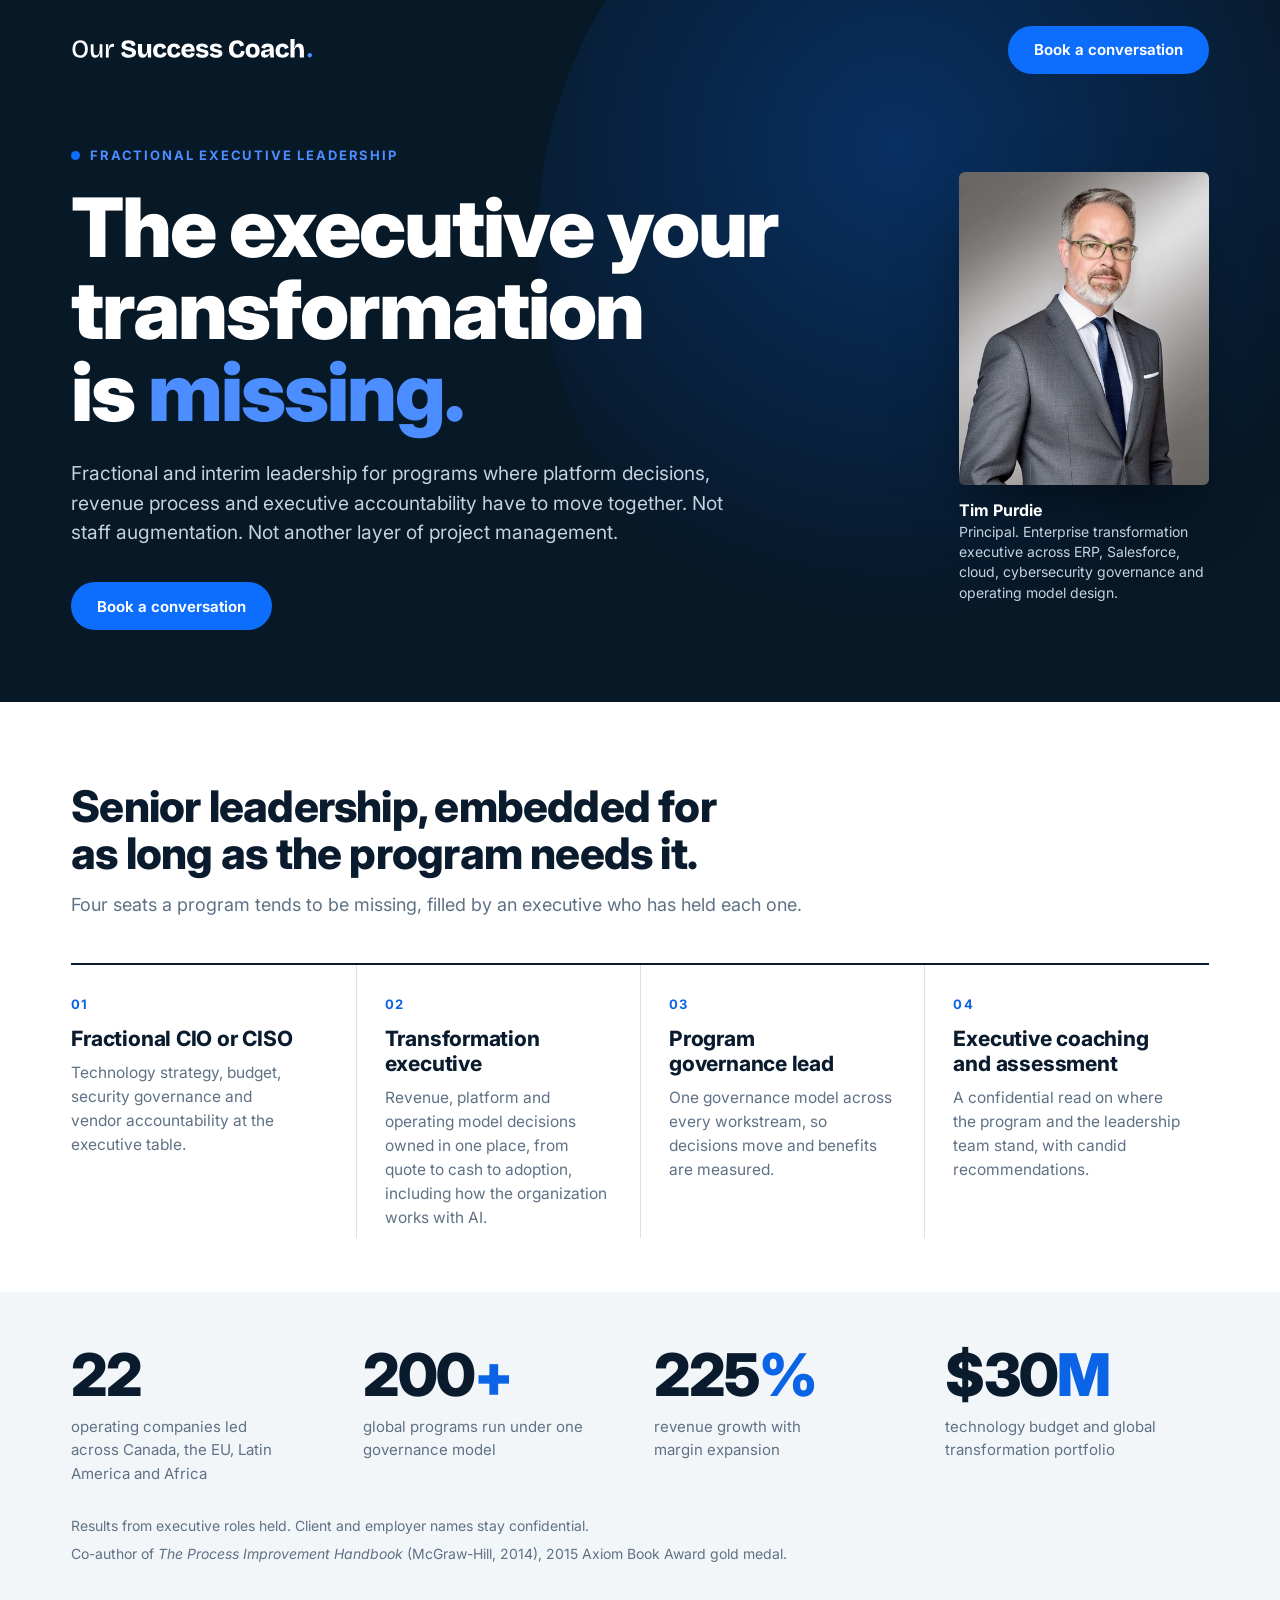
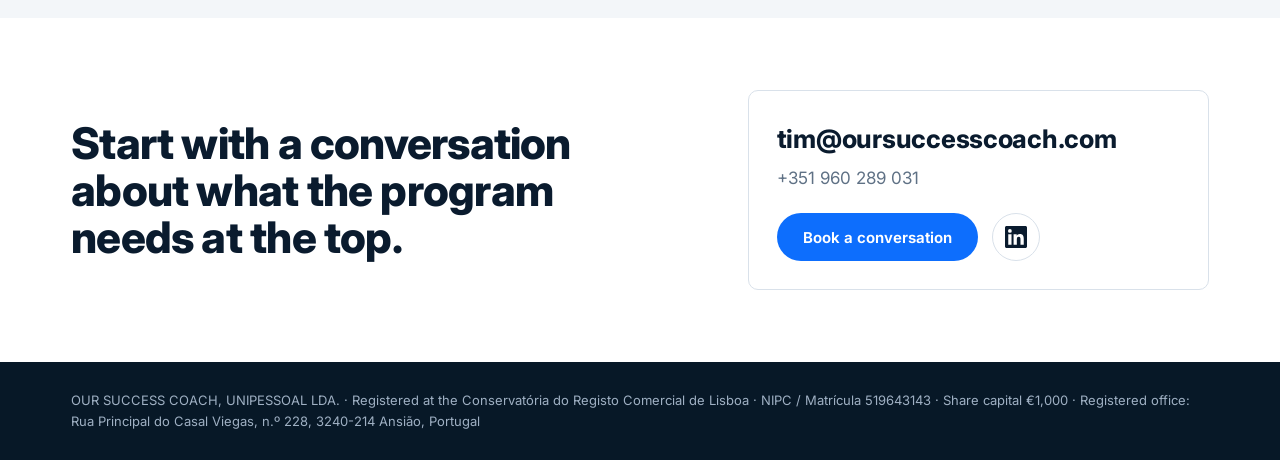
==== index.html @ a3012ae7 "Add AI to transformation role and book credential line Co-Authored-By: Claude Sonnet 5.5 <noreply@an" ====
<!DOCTYPE html>
<html lang="en">
<head>
<meta charset="utf-8">
<meta name="viewport" content="width=device-width, initial-scale=1">
<title>Our Success Coach | Fractional executive leadership for transformation</title>
<meta name="description" content="Fractional and interim executive leadership for transformation programs where platform decisions, revenue process and executive accountability have to move together.">
<link rel="canonical" href="https://oursuccesscoach.com/">
<link rel="icon" href="assets/our-success-coach-s-mark.svg" type="image/svg+xml">
<meta name="theme-color" content="#071827">
<meta property="og:title" content="Our Success Coach | Fractional executive leadership">
<meta property="og:description" content="The executive your transformation is missing. Fractional and interim leadership for transformation programs.">
<meta property="og:type" content="website">
<meta property="og:url" content="https://oursuccesscoach.com/">
<meta property="og:image" content="https://oursuccesscoach.com/assets/tim-portrait.jpg">
<link rel="preconnect" href="https://fonts.googleapis.com">
<link rel="preconnect" href="https://fonts.gstatic.com" crossorigin>
<link href="https://fonts.googleapis.com/css2?family=Inter:ital,opsz,wght@0,14..32,100..900;1,14..32,100..900&display=swap" rel="stylesheet">
<style>
:root{--navy:#071827;--navy2:#0D2A47;--ink:#0A1B2E;--blue:#0D6EFD;--blue-t:#0B63E5;--blue-d:#4C8DFF;--muted:#5F7185;--line:#D9E1EA;--pale:#F3F6F9}
*{box-sizing:border-box;margin:0;padding:0}
html{scroll-behavior:smooth}
body{font-family:Inter,system-ui,-apple-system,"Segoe UI",sans-serif;color:var(--ink);background:#fff;line-height:1.55;-webkit-font-smoothing:antialiased}
a{color:inherit}
a:focus-visible,button:focus-visible{outline:3px solid var(--blue);outline-offset:3px}
.dark a:focus-visible{outline-color:var(--blue-d)}
.wrap{max-width:1240px;margin:0 auto;padding:0 clamp(20px,4vw,56px)}

/* hero */
.dark{background:var(--navy);color:#fff;position:relative;overflow:hidden}
.dark::before{content:"";position:absolute;right:-12%;top:-30%;width:70vw;height:70vw;max-width:900px;max-height:900px;border-radius:50%;background:radial-gradient(circle at 40% 40%,rgba(13,110,253,.28),rgba(13,110,253,0) 62%);pointer-events:none}
nav{display:flex;align-items:center;justify-content:space-between;padding:26px 0;position:relative}
nav img{height:26px;width:auto;display:block}
.btn{display:inline-flex;align-items:center;justify-content:center;min-height:48px;padding:0 26px;border-radius:999px;background:var(--blue);color:#fff;font-weight:650;font-size:15px;text-decoration:none;border:0;transition:transform .15s,background .15s}
.btn:hover{background:#2B7FFF;transform:translateY(-1px)}
.btn.ghost{background:transparent;border:1.5px solid rgba(255,255,255,.35)}
.btn.ghost:hover{background:rgba(255,255,255,.08)}
.hero{display:grid;grid-template-columns:minmax(0,1.6fr) minmax(0,.5fr);gap:clamp(32px,6vw,96px);align-items:center;padding:clamp(28px,5vh,56px) 0 clamp(48px,8vh,80px);position:relative}
.kicker{font-size:13px;font-weight:700;letter-spacing:.14em;text-transform:uppercase;color:var(--blue-d);display:flex;align-items:center;gap:10px}
.kicker::before{content:"";width:9px;height:9px;border-radius:50%;background:var(--blue)}
h1{font-size:clamp(40px,6.4vw,92px);line-height:1.0;font-weight:850;letter-spacing:-.025em;margin:22px 0 26px}
h1 em{font-style:normal;color:var(--blue-d)}
.lede{font-size:clamp(17px,1.5vw,21px);color:#C5D2E0;max-width:36em;font-weight:400}
.ctas{display:flex;flex-wrap:wrap;gap:12px;margin-top:34px}
.who{justify-self:end;width:100%;max-width:250px}
.who img{display:block;width:100%;height:auto;aspect-ratio:4/5;object-fit:cover;object-position:50% 12%;border-radius:6px;box-shadow:0 30px 60px -20px rgba(0,0,0,.6)}
.who p{margin-top:14px;font-size:14px;color:#C5D2E0;line-height:1.45}
.who b{display:block;color:#fff;font-weight:700;font-size:16px}

/* offer */
.offer{padding:clamp(56px,9vh,96px) 0 clamp(40px,6vh,64px)}
.offer h2{font-size:clamp(28px,3.4vw,46px);line-height:1.08;font-weight:800;letter-spacing:-.018em;max-width:20em}
.offer .sub{color:var(--muted);margin-top:14px;max-width:40em;font-size:18px}
.roles{display:grid;grid-template-columns:repeat(4,1fr);gap:0;margin-top:44px;border-top:2px solid var(--ink)}
.role{padding:26px 28px 8px 0}
.role+.role{padding-left:28px;border-left:1px solid var(--line)}
.role .n{font-size:13px;font-weight:700;color:var(--blue-t);letter-spacing:.1em}
.role h3{font-size:21px;line-height:1.2;font-weight:750;letter-spacing:-.01em;margin:10px 0 10px}
.role p{color:var(--muted);font-size:15.5px}

/* proof */
.proof{background:var(--pale);padding:clamp(40px,6vh,64px) 0}
.stats{display:grid;grid-template-columns:repeat(4,1fr);gap:28px}
.stat b{display:block;font-size:clamp(40px,4.6vw,64px);font-weight:850;letter-spacing:-.03em;line-height:1;color:var(--ink);white-space:nowrap}
.stat b i{font-style:normal;color:var(--blue-t)}
.stat span{display:block;margin-top:10px;font-size:15px;color:var(--muted);max-width:15em}
.note{margin-top:30px;font-size:14px;color:var(--muted)}
.note+.note{margin-top:6px}

/* close */
.close{padding:clamp(48px,8vh,84px) 0}
.close .grid{display:grid;grid-template-columns:minmax(0,1.3fr) minmax(0,1fr);gap:clamp(28px,6vw,96px);align-items:center}
.close h2{font-size:clamp(28px,3.4vw,46px);line-height:1.08;font-weight:800;letter-spacing:-.018em}
.box{border:1px solid var(--line);border-radius:10px;padding:28px}
.box a.mail{display:block;font-size:clamp(20px,2vw,26px);font-weight:750;letter-spacing:-.01em;text-decoration:none;color:var(--ink);overflow-wrap:anywhere}
.box a.mail:hover{color:var(--blue-t)}
.box .actions{display:flex;align-items:center;gap:14px;margin-top:22px}
.box .li{display:inline-flex;align-items:center;justify-content:center;width:48px;height:48px;border-radius:50%;border:1px solid var(--line);color:var(--ink);transition:color .15s,border-color .15s}
.box .li:hover{color:var(--blue-t);border-color:var(--blue-t)}
.box .tel{display:block;margin:6px 0 22px;color:var(--muted);text-decoration:none;font-size:17px}

footer{background:var(--navy);color:#9FB0C3;padding:28px 0;font-size:13px;line-height:1.6}

h1,h2,h3{text-wrap:balance}
.lede,.sub,.role p,.stat span,.note,.box,.legal{text-wrap:pretty}
.offer .sub{max-width:none}
.offer h2,.close h2{max-width:none}
@media (max-width:980px){
 .roles{grid-template-columns:repeat(2,1fr)}
 .role:nth-child(3){padding-left:0;border-left:0}
 .role:nth-child(n+3){border-top:1px solid var(--line);margin-top:18px;padding-top:26px}
 .stats{grid-template-columns:repeat(2,1fr)}
}
@media (max-width:760px){
 .hero{grid-template-columns:1fr;gap:36px}
 .who{justify-self:start;max-width:240px}
 .close .grid{grid-template-columns:1fr}
 nav .btn{min-height:46px;padding:0 20px}
}
@media (max-width:560px){
 .roles{grid-template-columns:1fr}
 .role,.role+.role{padding:22px 0 6px;border-left:0}
 .role+.role{border-top:1px solid var(--line)}
 .role:nth-child(3){margin-top:0}
 .role:nth-child(n+3){margin-top:0}
 .ctas .btn{width:100%}
}
@media (prefers-reduced-motion:reduce){*{transition:none!important;scroll-behavior:auto!important}.btn:hover{transform:none}}
</style>
</head>
<body>
<header class="dark">
 <div class="wrap">
  <nav aria-label="Primary">
   <a href="#top" aria-label="Our Success Coach, home"><img src="assets/our-success-coach-wordmark-white.svg" alt="Our Success Coach"></a>
   <a class="btn" href="mailto:tim@oursuccesscoach.com?subject=Conversation">Book a conversation</a>
  </nav>
  <section class="hero" id="top">
   <div>
    <p class="kicker">Fractional executive leadership</p>
    <h1>The executive your transformation is <em>missing.</em></h1>
    <p class="lede">Fractional and interim leadership for programs where platform decisions, revenue process and executive accountability have to move together. Not staff augmentation. Not another layer of project management.</p>
    <div class="ctas">
     <a class="btn" href="mailto:tim@oursuccesscoach.com?subject=Conversation">Book a conversation</a>
    </div>
   </div>
   <figure class="who">
    <img src="assets/tim-portrait.jpg" alt="Tim Purdie, Principal, Our Success Coach" width="864" height="1080">
    <p><b>Tim Purdie</b>Principal. Enterprise transformation executive across ERP, Salesforce, cloud, cybersecurity governance and operating model design.</p>
   </figure>
  </section>
 </div>
</header>

<main>
 <section class="offer" id="roles">
  <div class="wrap">
   <h2>Senior leadership, embedded for as long as the program needs it.</h2>
   <p class="sub">Four seats a program tends to be missing, filled by an executive who has held each one.</p>
   <div class="roles">
    <article class="role"><span class="n">01</span><h3>Fractional CIO or CISO</h3><p>Technology strategy, budget, security governance and vendor accountability at the executive table.</p></article>
    <article class="role"><span class="n">02</span><h3>Transformation executive</h3><p>Revenue, platform and operating model decisions owned in one place, from quote to cash to adoption, including how the organization works with AI.</p></article>
    <article class="role"><span class="n">03</span><h3>Program governance lead</h3><p>One governance model across every workstream, so decisions move and benefits are measured.</p></article>
    <article class="role"><span class="n">04</span><h3>Executive coaching and assessment</h3><p>A confidential read on where the program and the leadership team stand, with candid recommendations.</p></article>
   </div>
  </div>
 </section>

 <section class="proof" aria-label="Results">
  <div class="wrap">
   <div class="stats">
    <div class="stat"><b>22</b><span>operating companies led across Canada, the EU, Latin America and Africa</span></div>
    <div class="stat"><b>200<i>+</i></b><span>global programs run under one governance model</span></div>
    <div class="stat"><b>225<i>%</i></b><span>revenue growth with margin expansion</span></div>
    <div class="stat"><b>$30<i>M</i></b><span>technology budget and global transformation portfolio</span></div>
   </div>
   <p class="note">Results from executive roles held. Client and employer names stay confidential.</p>
   <p class="note">Co-author of <em>The Process Improvement Handbook</em> (McGraw-Hill, 2014), 2015 Axiom Book Award gold medal.</p>
  </div>
 </section>

 <section class="close" id="contact">
  <div class="wrap grid">
   <h2>Start with a conversation about what the program needs at the top.</h2>
   <div class="box">
    <a class="mail" href="mailto:tim@oursuccesscoach.com">tim@oursuccesscoach.com</a>
    <a class="tel" href="tel:+351960289031" style="margin-bottom:0">+351 960 289 031</a>
    <div class="actions">
     <a class="btn" href="mailto:tim@oursuccesscoach.com?subject=Conversation">Book a conversation</a>
     <a class="li" href="https://www.linkedin.com/company/our-success-coach/" target="_blank" rel="noopener" aria-label="Our Success Coach on LinkedIn" title="Our Success Coach on LinkedIn"><svg viewBox="0 0 24 24" width="22" height="22" aria-hidden="true"><path fill="currentColor" d="M20.45 20.45h-3.56v-5.57c0-1.33-.03-3.04-1.85-3.04-1.86 0-2.14 1.45-2.14 2.94v5.67H9.35V9h3.41v1.56h.05c.48-.9 1.64-1.85 3.37-1.85 3.6 0 4.27 2.37 4.27 5.46v6.28zM5.34 7.43a2.06 2.06 0 1 1 0-4.12 2.06 2.06 0 0 1 0 4.12zM7.12 20.45H3.56V9h3.56v11.45zM22.22 0H1.77C.79 0 0 .77 0 1.73v20.54C0 23.23.79 24 1.77 24h20.45c.98 0 1.78-.77 1.78-1.73V1.73C24 .77 23.2 0 22.22 0z"/></svg></a>
    </div>
   </div>
  </div>
 </section>
</main>

<footer>
 <div class="wrap">OUR SUCCESS COACH, UNIPESSOAL LDA. · Registered at the Conservatória do Registo Comercial de Lisboa · NIPC / Matrícula 519643143 · Share capital €1,000 · Registered office: Rua Principal do Casal Viegas, n.º 228, 3240-214 Ansião, Portugal</div>
</footer>
</body>
</html>
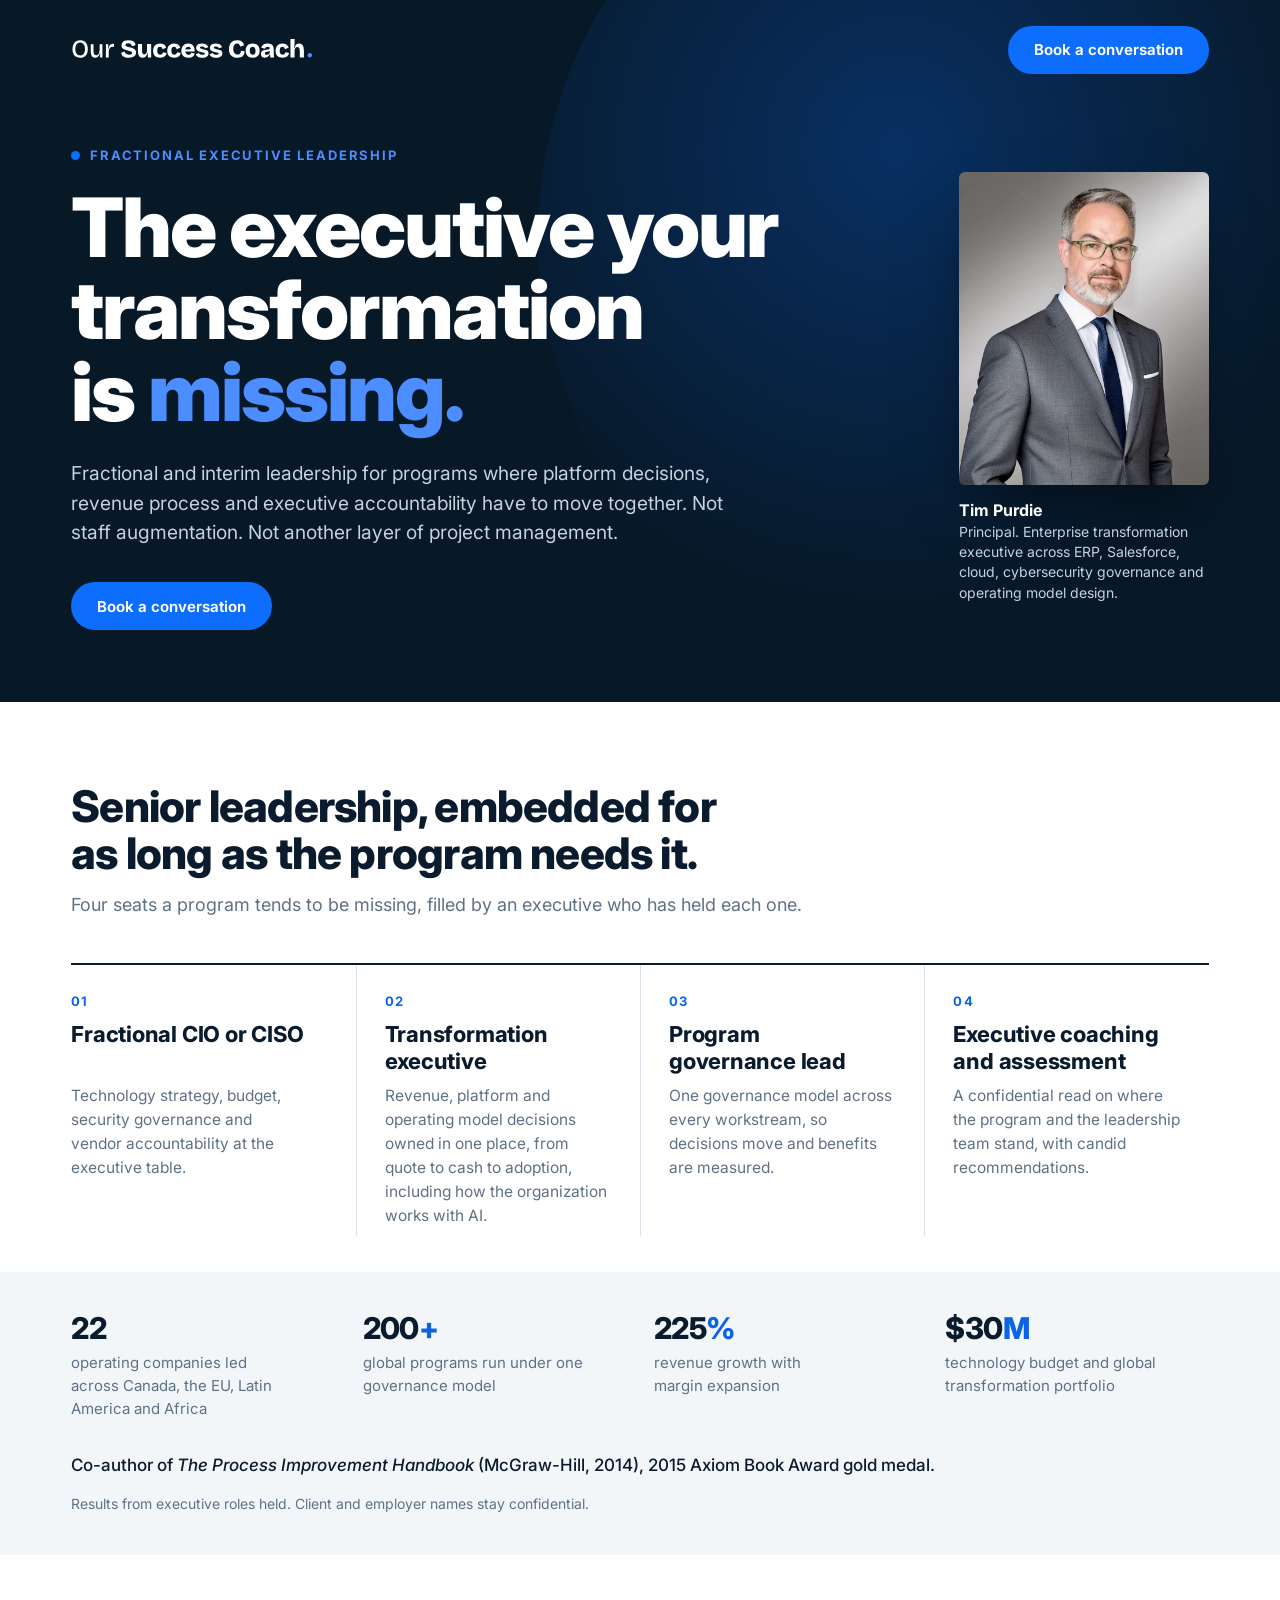
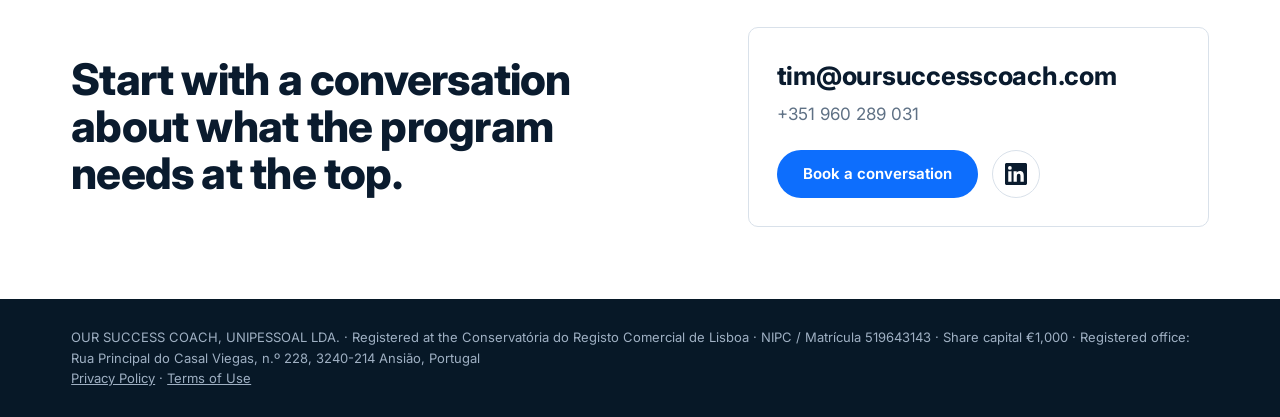
==== commit 64753438: "Site update 2026-11-21 23:10" ====
--- a/index.html
+++ b/index.html
@@ -32,7 +32,7 @@
 nav{display:flex;align-items:center;justify-content:space-between;padding:26px 0;position:relative}
 nav img{height:26px;width:auto;display:block}
 .btn{display:inline-flex;align-items:center;justify-content:center;min-height:48px;padding:0 26px;border-radius:999px;background:var(--blue);color:#fff;font-weight:650;font-size:15px;text-decoration:none;border:0;transition:transform .15s,background .15s}
-.btn:hover{background:#2B7FFF;transform:translateY(-1px)}
+.btn:hover{background:#0B5ED7;transform:translateY(-1px)}
 .btn.ghost{background:transparent;border:1.5px solid rgba(255,255,255,.35)}
 .btn.ghost:hover{background:rgba(255,255,255,.08)}
 .hero{display:grid;grid-template-columns:minmax(0,1.6fr) minmax(0,.5fr);gap:clamp(32px,6vw,96px);align-items:center;padding:clamp(28px,5vh,56px) 0 clamp(48px,8vh,80px);position:relative}
@@ -48,24 +48,24 @@
 .who b{display:block;color:#fff;font-weight:700;font-size:16px}
 
 /* offer */
-.offer{padding:clamp(56px,9vh,96px) 0 clamp(40px,6vh,64px)}
+.offer{padding:clamp(56px,9vh,96px) 0 clamp(28px,4vh,40px)}
 .offer h2{font-size:clamp(28px,3.4vw,46px);line-height:1.08;font-weight:800;letter-spacing:-.018em;max-width:20em}
 .offer .sub{color:var(--muted);margin-top:14px;max-width:40em;font-size:18px}
 .roles{display:grid;grid-template-columns:repeat(4,1fr);gap:0;margin-top:44px;border-top:2px solid var(--ink)}
-.role{padding:26px 28px 8px 0}
+.role{padding:26px 28px 8px 0;display:grid;grid-row:span 3;grid-template-rows:subgrid;align-content:start}
 .role+.role{padding-left:28px;border-left:1px solid var(--line)}
 .role .n{font-size:13px;font-weight:700;color:var(--blue-t);letter-spacing:.1em}
-.role h3{font-size:21px;line-height:1.2;font-weight:750;letter-spacing:-.01em;margin:10px 0 10px}
+.role h3{font-size:22px;line-height:1.2;font-weight:750;letter-spacing:-.01em;margin:10px 0 10px}
 .role p{color:var(--muted);font-size:15.5px}
 
 /* proof */
-.proof{background:var(--pale);padding:clamp(40px,6vh,64px) 0}
+.proof{background:var(--pale);padding:clamp(32px,4.5vh,48px) 0}
 .stats{display:grid;grid-template-columns:repeat(4,1fr);gap:28px}
-.stat b{display:block;font-size:clamp(40px,4.6vw,64px);font-weight:850;letter-spacing:-.03em;line-height:1;color:var(--ink);white-space:nowrap}
+.stat b{display:block;font-size:clamp(26px,2.4vw,30px);font-weight:800;letter-spacing:-.02em;line-height:1;color:var(--ink);white-space:nowrap}
 .stat b i{font-style:normal;color:var(--blue-t)}
-.stat span{display:block;margin-top:10px;font-size:15px;color:var(--muted);max-width:15em}
-.note{margin-top:30px;font-size:14px;color:var(--muted)}
-.note+.note{margin-top:6px}
+.stat span{display:block;margin-top:8px;font-size:15px;color:var(--muted);max-width:15em}
+.credit{margin-top:32px;font-size:17px;font-weight:500;color:var(--ink)}
+.note{margin-top:14px;font-size:14px;color:var(--muted)}
 
 /* close */
 .close{padding:clamp(48px,8vh,84px) 0}
@@ -82,7 +82,7 @@
 footer{background:var(--navy);color:#9FB0C3;padding:28px 0;font-size:13px;line-height:1.6}
 
 h1,h2,h3{text-wrap:balance}
-.lede,.sub,.role p,.stat span,.note,.box,.legal{text-wrap:pretty}
+.lede,.sub,.role p,.stat span,.credit,.note,.box,.legal{text-wrap:pretty}
 .offer .sub{max-width:none}
 .offer h2,.close h2{max-width:none}
 @media (max-width:980px){
@@ -154,8 +154,8 @@
     <div class="stat"><b>225<i>%</i></b><span>revenue growth with margin expansion</span></div>
     <div class="stat"><b>$30<i>M</i></b><span>technology budget and global transformation portfolio</span></div>
    </div>
+   <p class="credit">Co-author of <em>The Process Improvement Handbook</em> (McGraw-Hill, 2014), 2015 Axiom Book Award gold medal.</p>
    <p class="note">Results from executive roles held. Client and employer names stay confidential.</p>
-   <p class="note">Co-author of <em>The Process Improvement Handbook</em> (McGraw-Hill, 2014), 2015 Axiom Book Award gold medal.</p>
   </div>
  </section>
 
@@ -176,6 +176,7 @@
 
 <footer>
  <div class="wrap">OUR SUCCESS COACH, UNIPESSOAL LDA. · Registered at the Conservatória do Registo Comercial de Lisboa · NIPC / Matrícula 519643143 · Share capital €1,000 · Registered office: Rua Principal do Casal Viegas, n.º 228, 3240-214 Ansião, Portugal</div>
+ <div class="wrap"><a href="/privacy-policy/" style="color:inherit">Privacy Policy</a> · <a href="/terms-of-use/" style="color:inherit">Terms of Use</a></div>
 </footer>
 </body>
 </html>
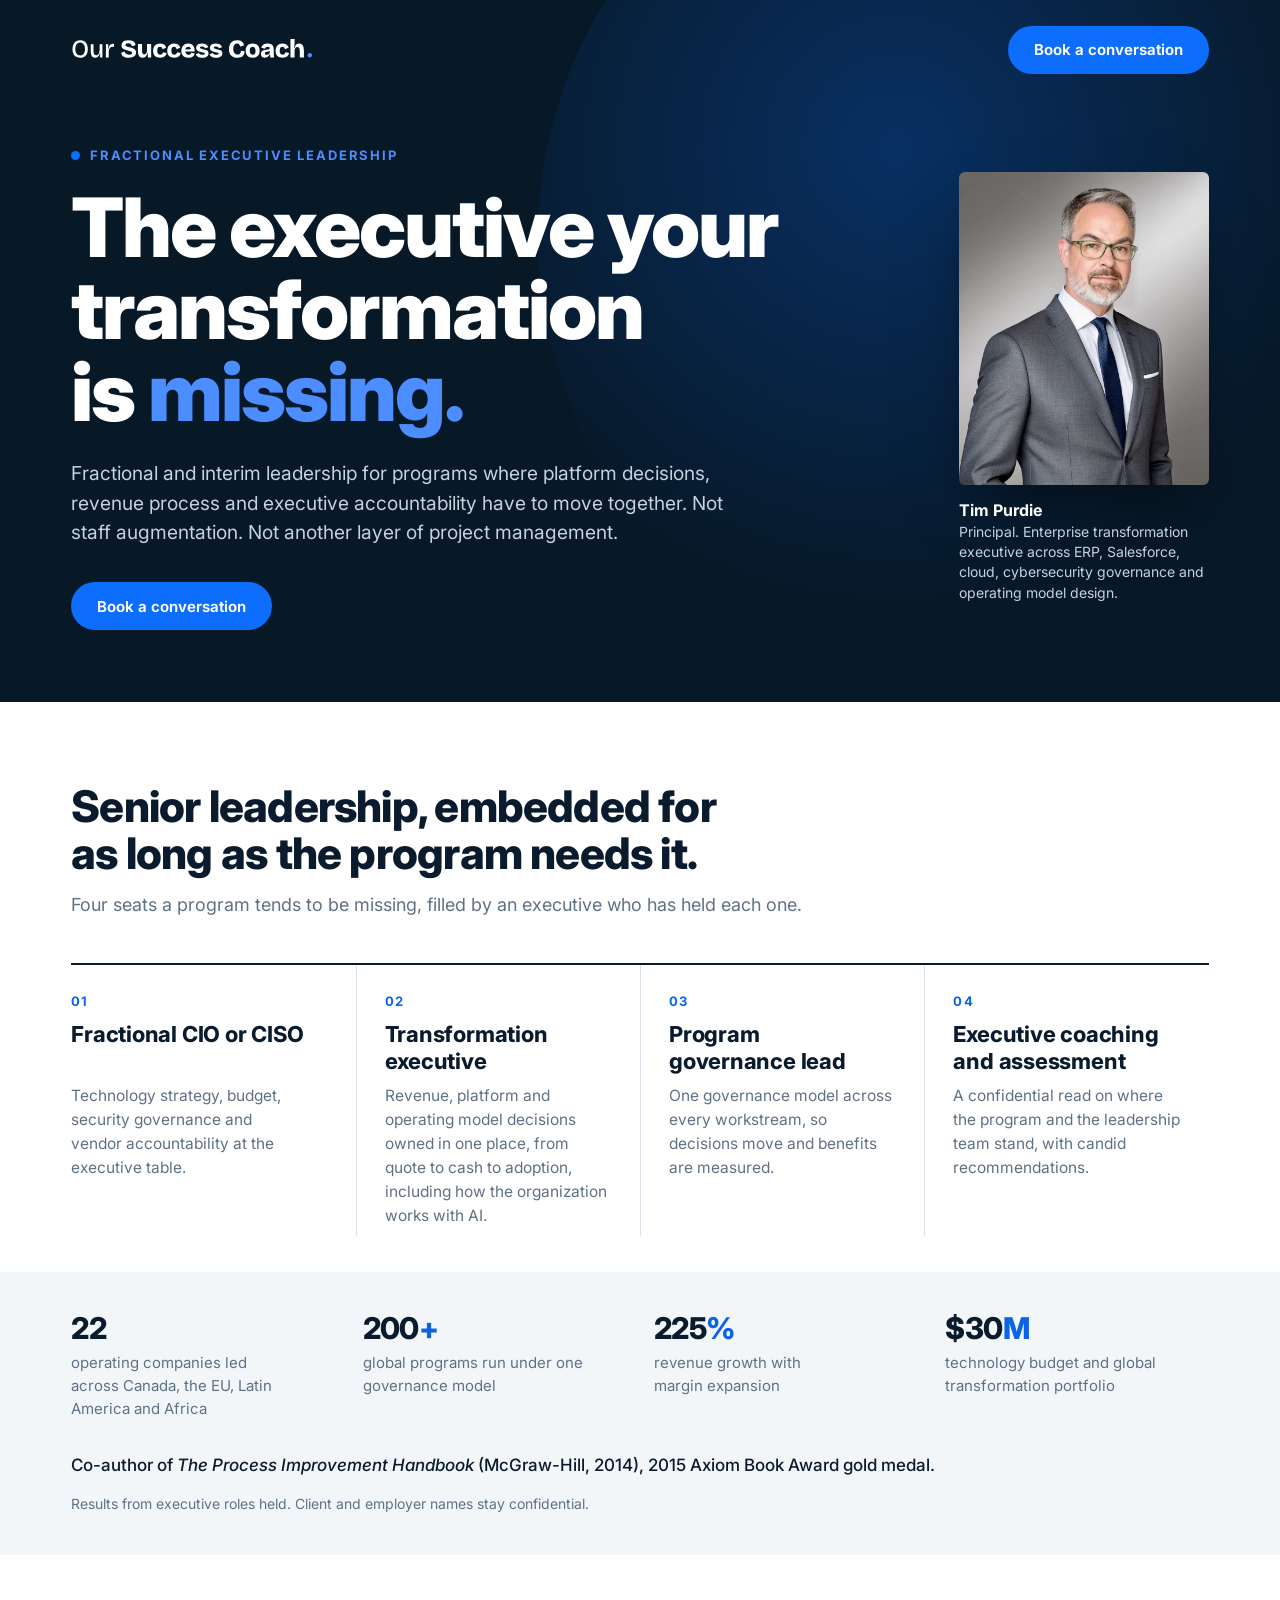
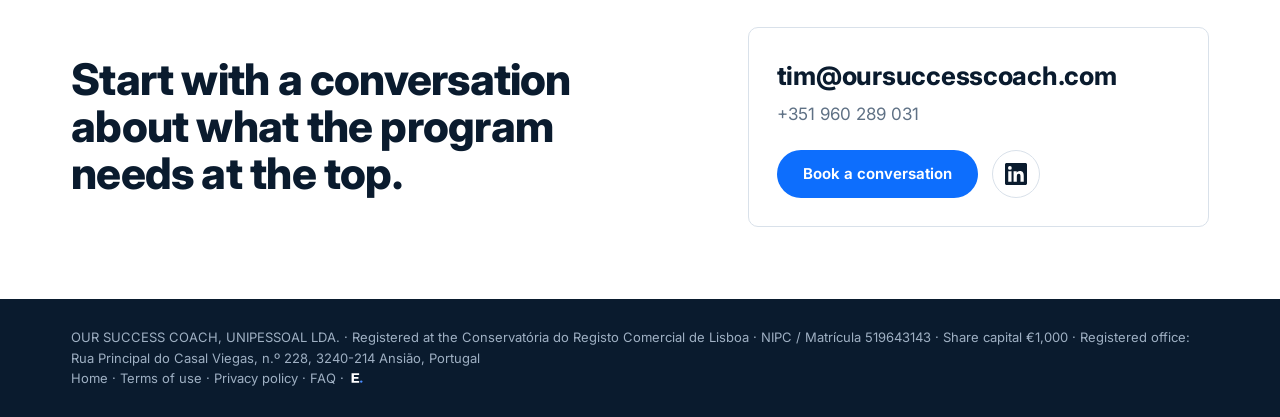
==== commit 82db011b: "Site update 2026-11-22 08:10" ====
--- a/index.html
+++ b/index.html
@@ -79,7 +79,11 @@
 .box .li:hover{color:var(--blue-t);border-color:var(--blue-t)}
 .box .tel{display:block;margin:6px 0 22px;color:var(--muted);text-decoration:none;font-size:17px}
 
-footer{background:var(--navy);color:#9FB0C3;padding:28px 0;font-size:13px;line-height:1.6}
+.osc-footer{background:#0A1B2E;color:#9FB0C3;padding:28px 0;font:400 13px/1.6 "OSC Inter","Inter",-apple-system,system-ui,sans-serif;letter-spacing:normal;text-align:left}
+.osc-footer .wrap{max-width:1240px;margin:0 auto;padding:0 clamp(20px,4vw,56px)}
+.osc-footer p{margin:0;font:inherit;color:inherit}
+.osc-footer a{color:inherit;text-decoration:none}
+.osc-footer a:hover,.osc-footer a:focus{color:#fff;text-decoration:underline}
 
 h1,h2,h3{text-wrap:balance}
 .lede,.sub,.role p,.stat span,.credit,.note,.box,.legal{text-wrap:pretty}
@@ -174,9 +178,6 @@
  </section>
 </main>
 
-<footer>
- <div class="wrap">OUR SUCCESS COACH, UNIPESSOAL LDA. · Registered at the Conservatória do Registo Comercial de Lisboa · NIPC / Matrícula 519643143 · Share capital €1,000 · Registered office: Rua Principal do Casal Viegas, n.º 228, 3240-214 Ansião, Portugal</div>
- <div class="wrap"><a href="/privacy-policy/" style="color:inherit">Privacy Policy</a> · <a href="/terms-of-use/" style="color:inherit">Terms of Use</a></div>
-</footer>
+<footer class="osc-footer"><div class="wrap"><p>OUR SUCCESS COACH, UNIPESSOAL LDA. · Registered at the Conservatória do Registo Comercial de Lisboa · NIPC / Matrícula 519643143 · Share capital €1,000 · Registered office: Rua Principal do Casal Viegas, n.º 228, 3240-214 Ansião, Portugal</p><p><a href="/">Home</a> · <a href="/terms-of-use/">Terms of use</a> · <a href="/privacy-policy/">Privacy policy</a> · <a href="https://expression.oursuccesscoach.com/faq/">FAQ</a> · <a href="https://expression.oursuccesscoach.com/" aria-label="Expression" title="Expression"><svg xmlns="http://www.w3.org/2000/svg" viewBox="0 0 64 64" width="18" height="18" aria-hidden="true" focusable="false" style="vertical-align:-4px"><path fill="#fff" transform="translate(9.148 49.000) scale(0.05152 -0.05152)" d="M69 0V660H231V0ZM186 0V130H593V0ZM186 274V391H542V274ZM186 531V660H590V531Z"/><circle fill="#4C8DFF" cx="47.10" cy="44.80" r="4.2"/></svg></a></p></div></footer>
 </body>
 </html>
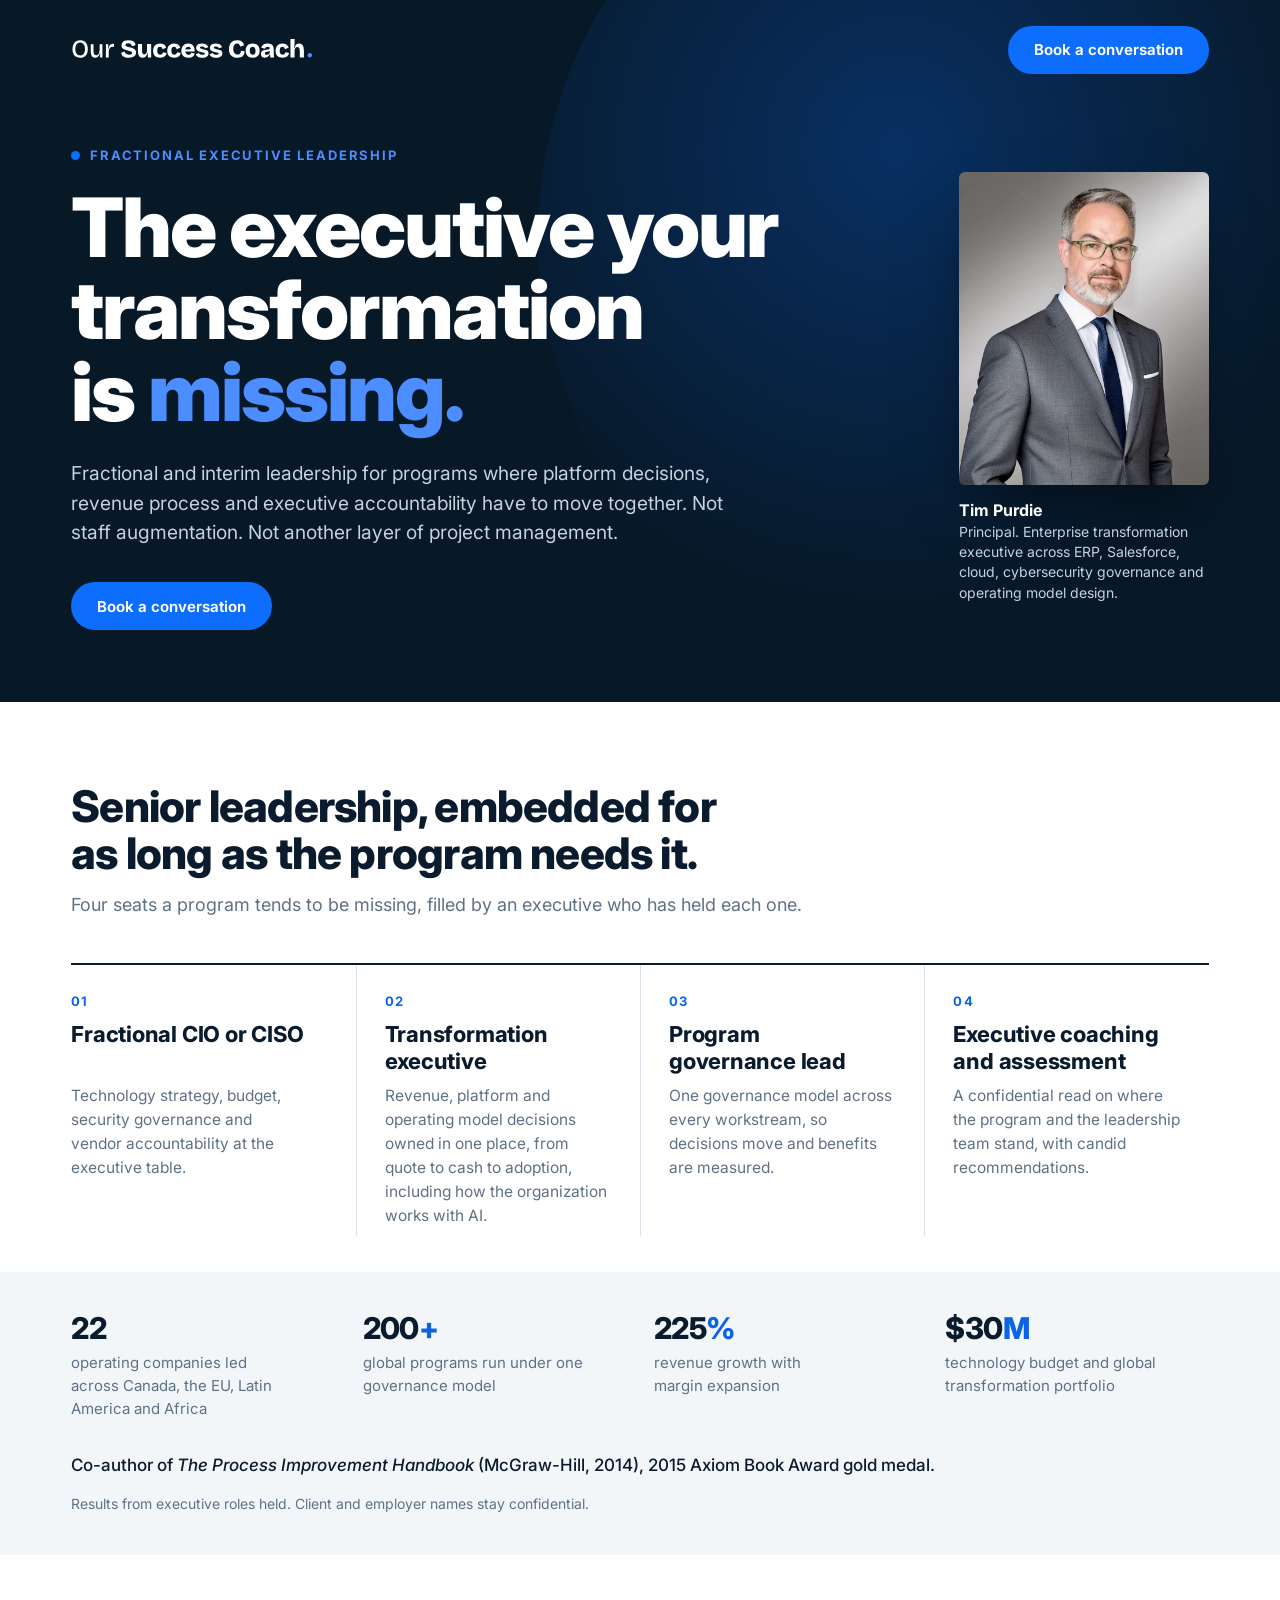
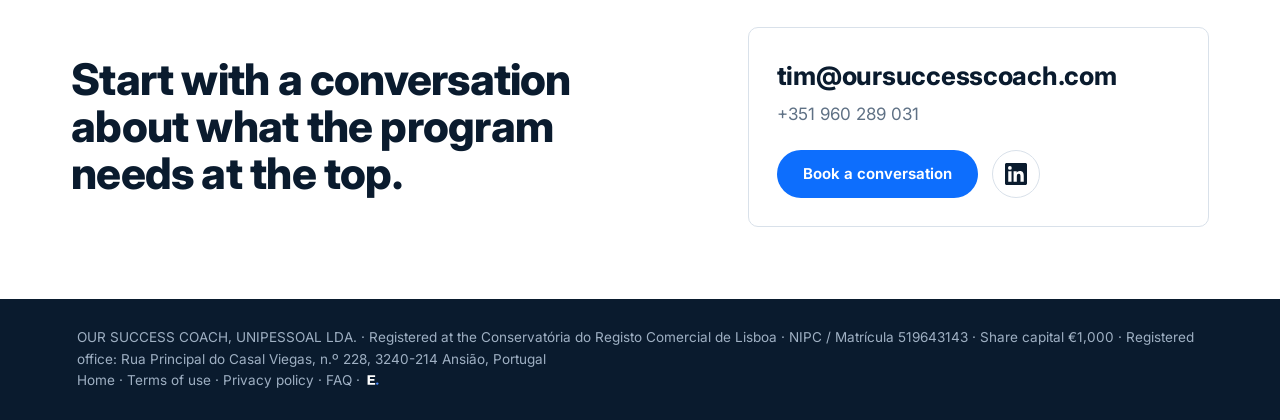
==== commit 1876e85c: "Site update 2026-11-22 08:40" ====
--- a/index.html
+++ b/index.html
@@ -79,8 +79,8 @@
 .box .li:hover{color:var(--blue-t);border-color:var(--blue-t)}
 .box .tel{display:block;margin:6px 0 22px;color:var(--muted);text-decoration:none;font-size:17px}
 
-.osc-footer{background:#0A1B2E;color:#9FB0C3;padding:28px 0;font:400 13px/1.6 "OSC Inter","Inter",-apple-system,system-ui,sans-serif;letter-spacing:normal;text-align:left}
-.osc-footer .wrap{max-width:1240px;margin:0 auto;padding:0 clamp(20px,4vw,56px)}
+.osc-footer{background:#0A1B2E;color:#9FB0C3;padding:clamp(20px,2.2vw,28px) 0;font:400 clamp(12px,11px + .2vw,14px)/1.6 "OSC Inter","Inter",-apple-system,system-ui,sans-serif;letter-spacing:normal;text-align:left}
+.osc-footer .wrap{box-sizing:border-box;width:auto;max-width:none;margin:0;padding:0 clamp(20px,6vw,120px)}
 .osc-footer p{margin:0;font:inherit;color:inherit}
 .osc-footer a{color:inherit;text-decoration:none}
 .osc-footer a:hover,.osc-footer a:focus{color:#fff;text-decoration:underline}
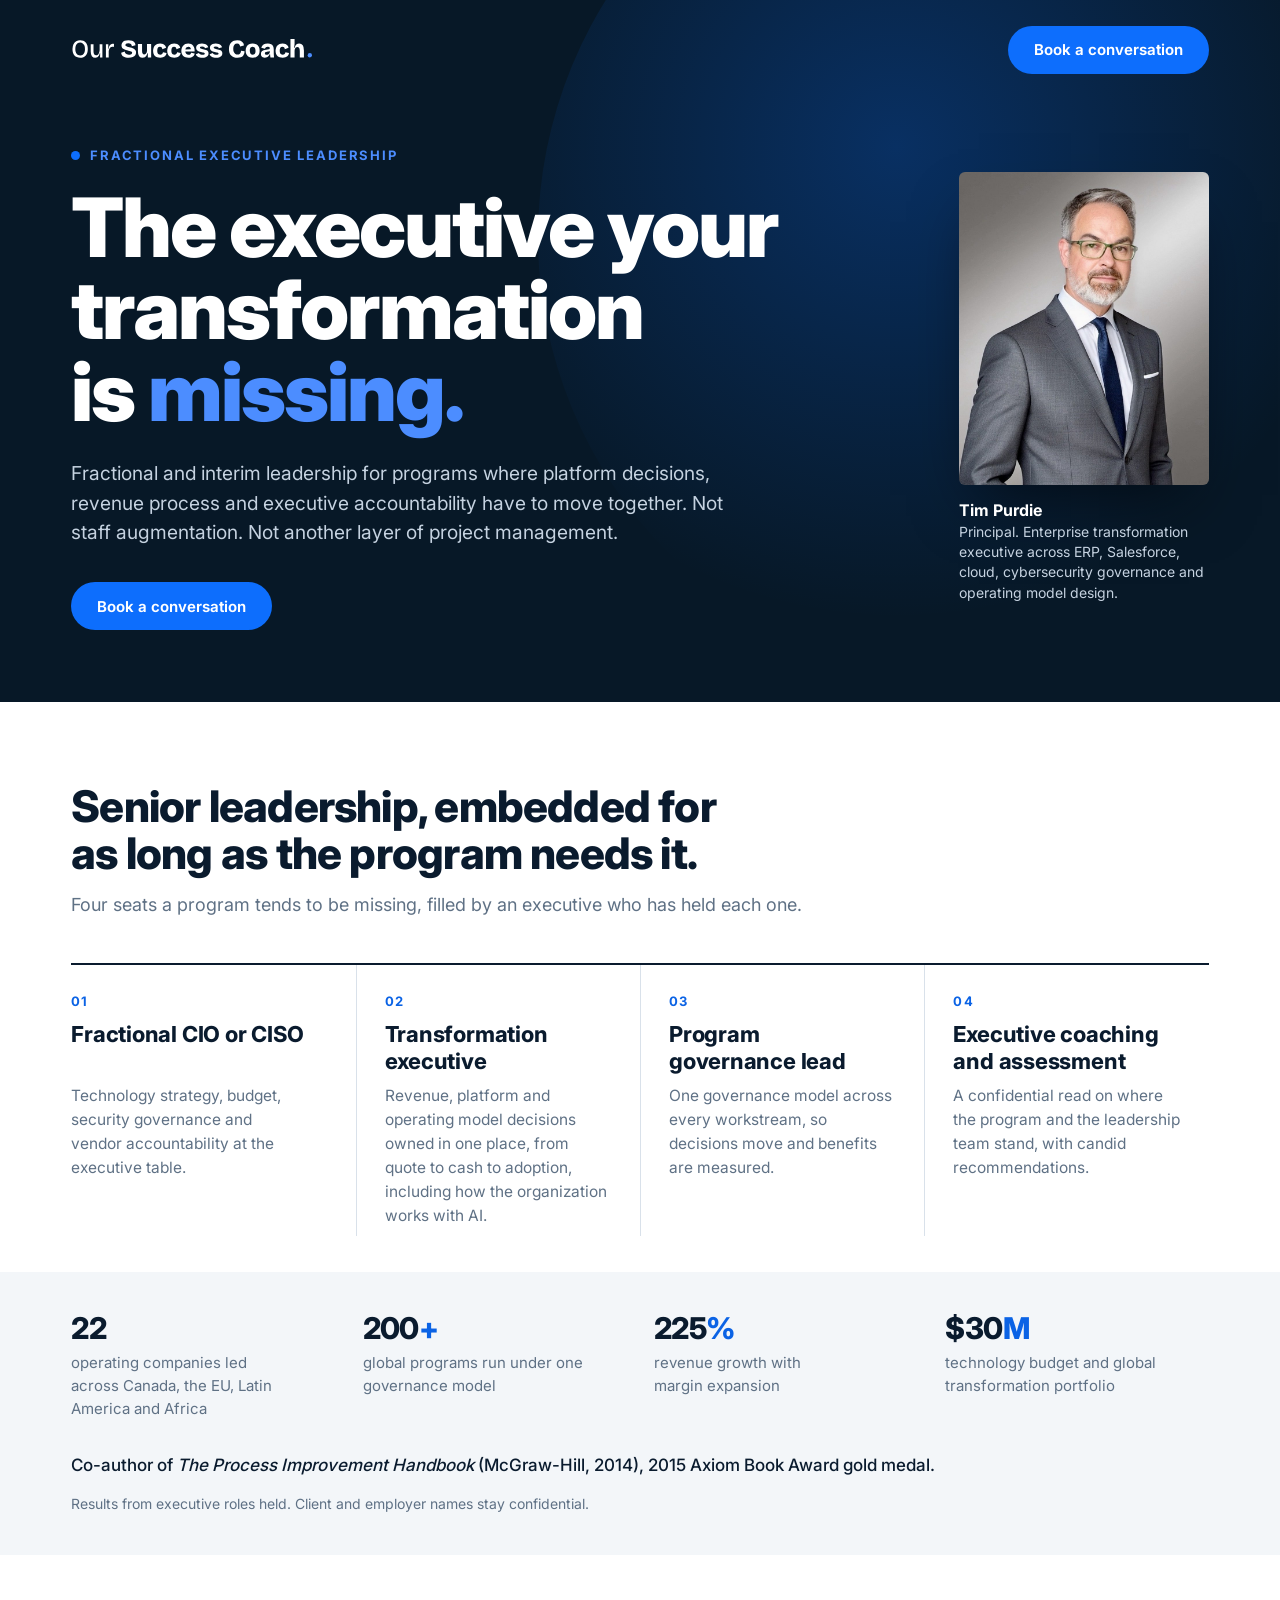
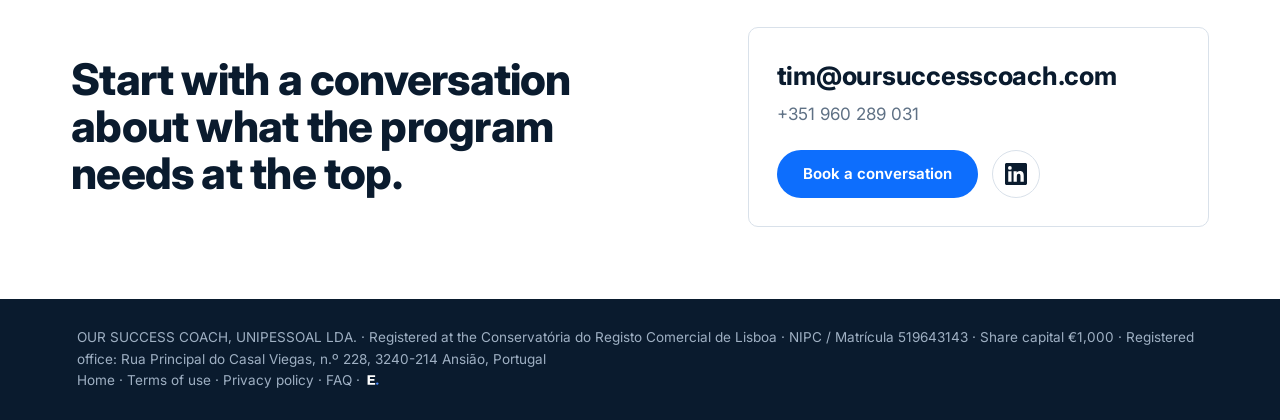
==== commit 19e7b3c1: "Site update 2026-11-22 09:39" ====
--- a/index.html
+++ b/index.html
@@ -13,10 +13,9 @@
 <meta property="og:type" content="website">
 <meta property="og:url" content="https://oursuccesscoach.com/">
 <meta property="og:image" content="https://oursuccesscoach.com/assets/tim-portrait.jpg">
-<link rel="preconnect" href="https://fonts.googleapis.com">
-<link rel="preconnect" href="https://fonts.gstatic.com" crossorigin>
-<link href="https://fonts.googleapis.com/css2?family=Inter:ital,opsz,wght@0,14..32,100..900;1,14..32,100..900&display=swap" rel="stylesheet">
+<link rel="preload" href="/assets/fonts/inter-latin-opsz-normal.woff2" as="font" type="font/woff2" crossorigin>
 <style>
+@font-face{font-family:"Inter";font-style:normal;font-weight:100 900;font-display:swap;src:url("/assets/fonts/inter-latin-opsz-normal.woff2") format("woff2")}
 :root{--navy:#071827;--navy2:#0D2A47;--ink:#0A1B2E;--blue:#0D6EFD;--blue-t:#0B63E5;--blue-d:#4C8DFF;--muted:#5F7185;--line:#D9E1EA;--pale:#F3F6F9}
 *{box-sizing:border-box;margin:0;padding:0}
 html{scroll-behavior:smooth}
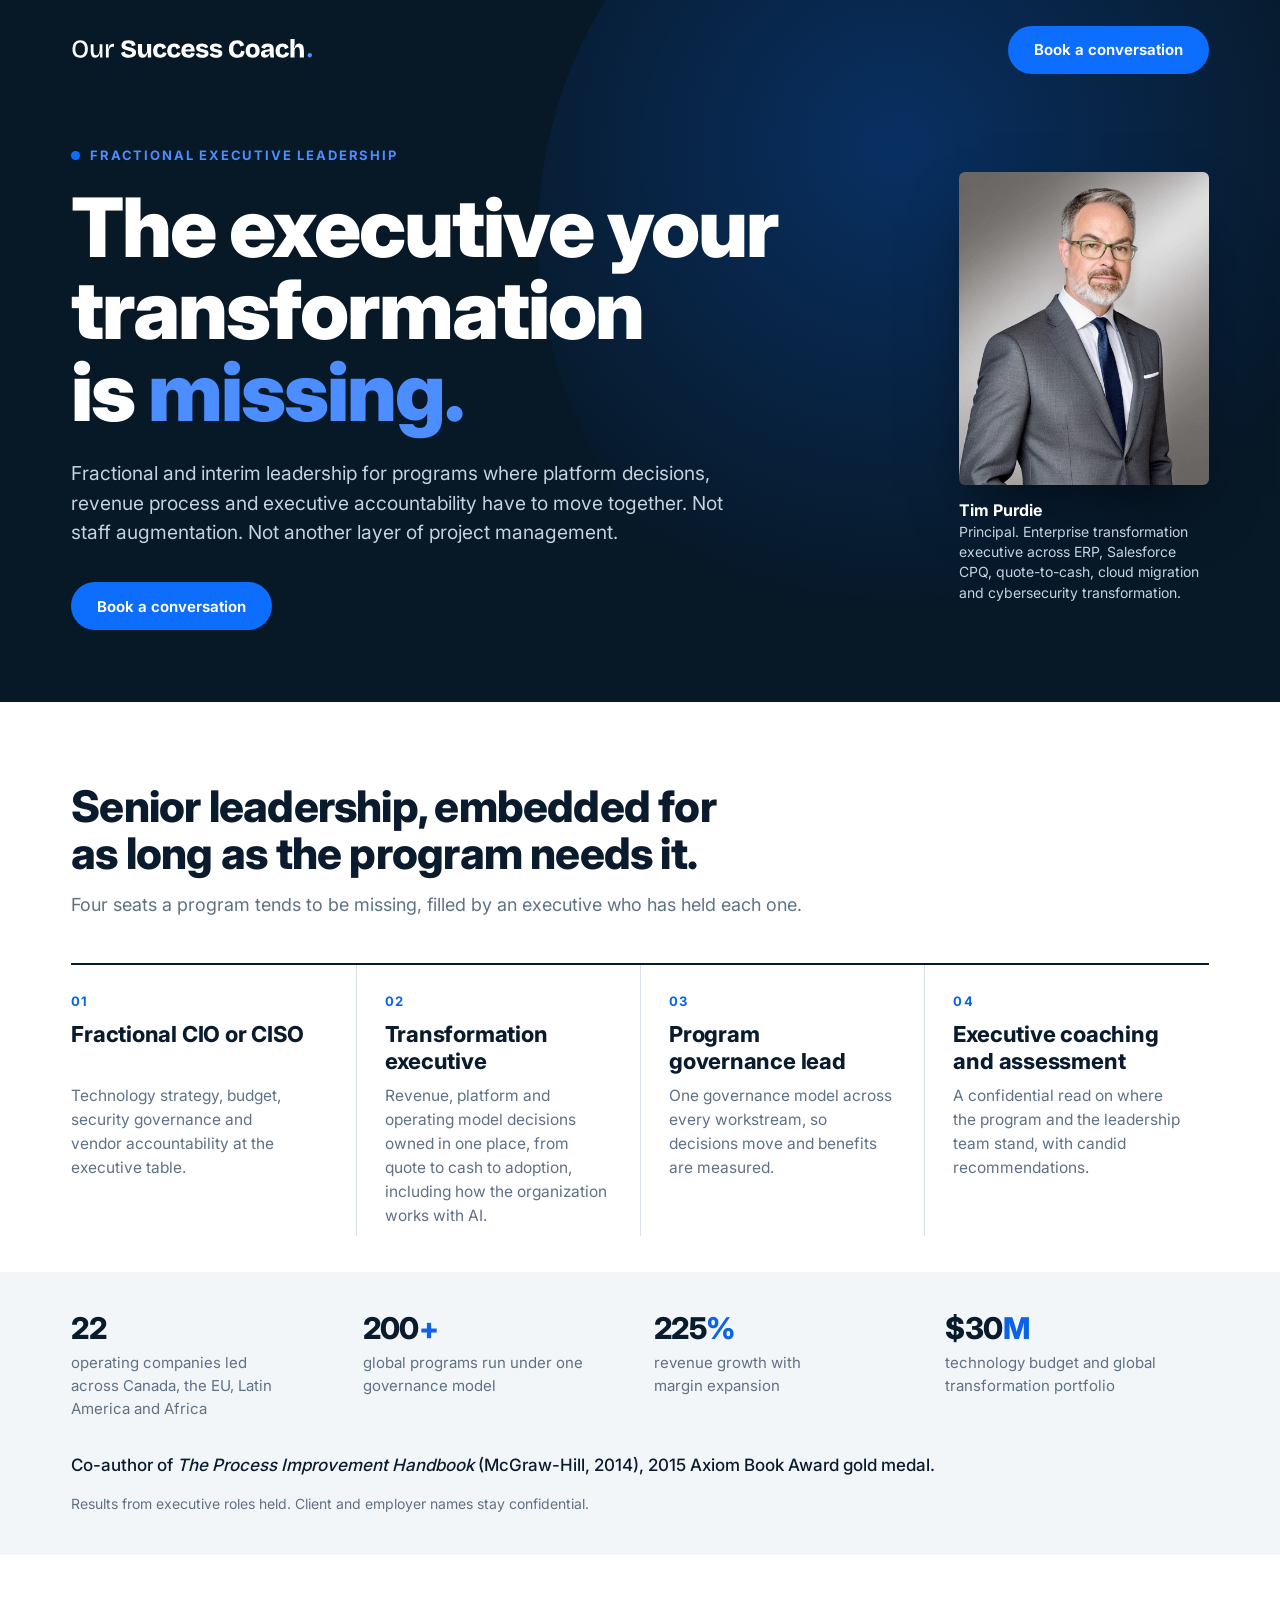
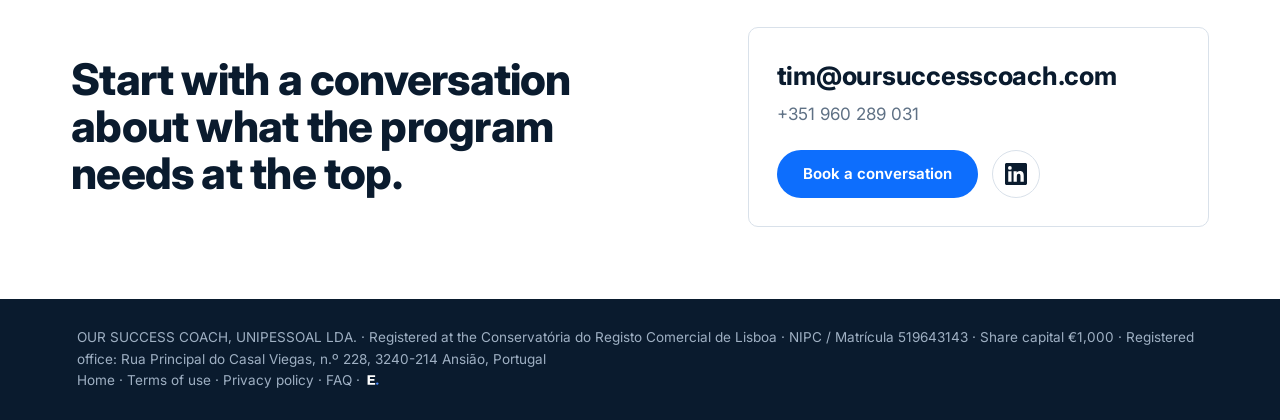
==== commit 8f47fc99: "Site update 2026-11-25 14:11" ====
--- a/index.html
+++ b/index.html
@@ -129,7 +129,7 @@
    </div>
    <figure class="who">
     <img src="assets/tim-portrait.jpg" alt="Tim Purdie, Principal, Our Success Coach" width="864" height="1080">
-    <p><b>Tim Purdie</b>Principal. Enterprise transformation executive across ERP, Salesforce, cloud, cybersecurity governance and operating model design.</p>
+    <p><b>Tim Purdie</b>Principal. Enterprise transformation executive across ERP, Salesforce CPQ, quote-to-cash, cloud migration and cybersecurity transformation.</p>
    </figure>
   </section>
  </div>
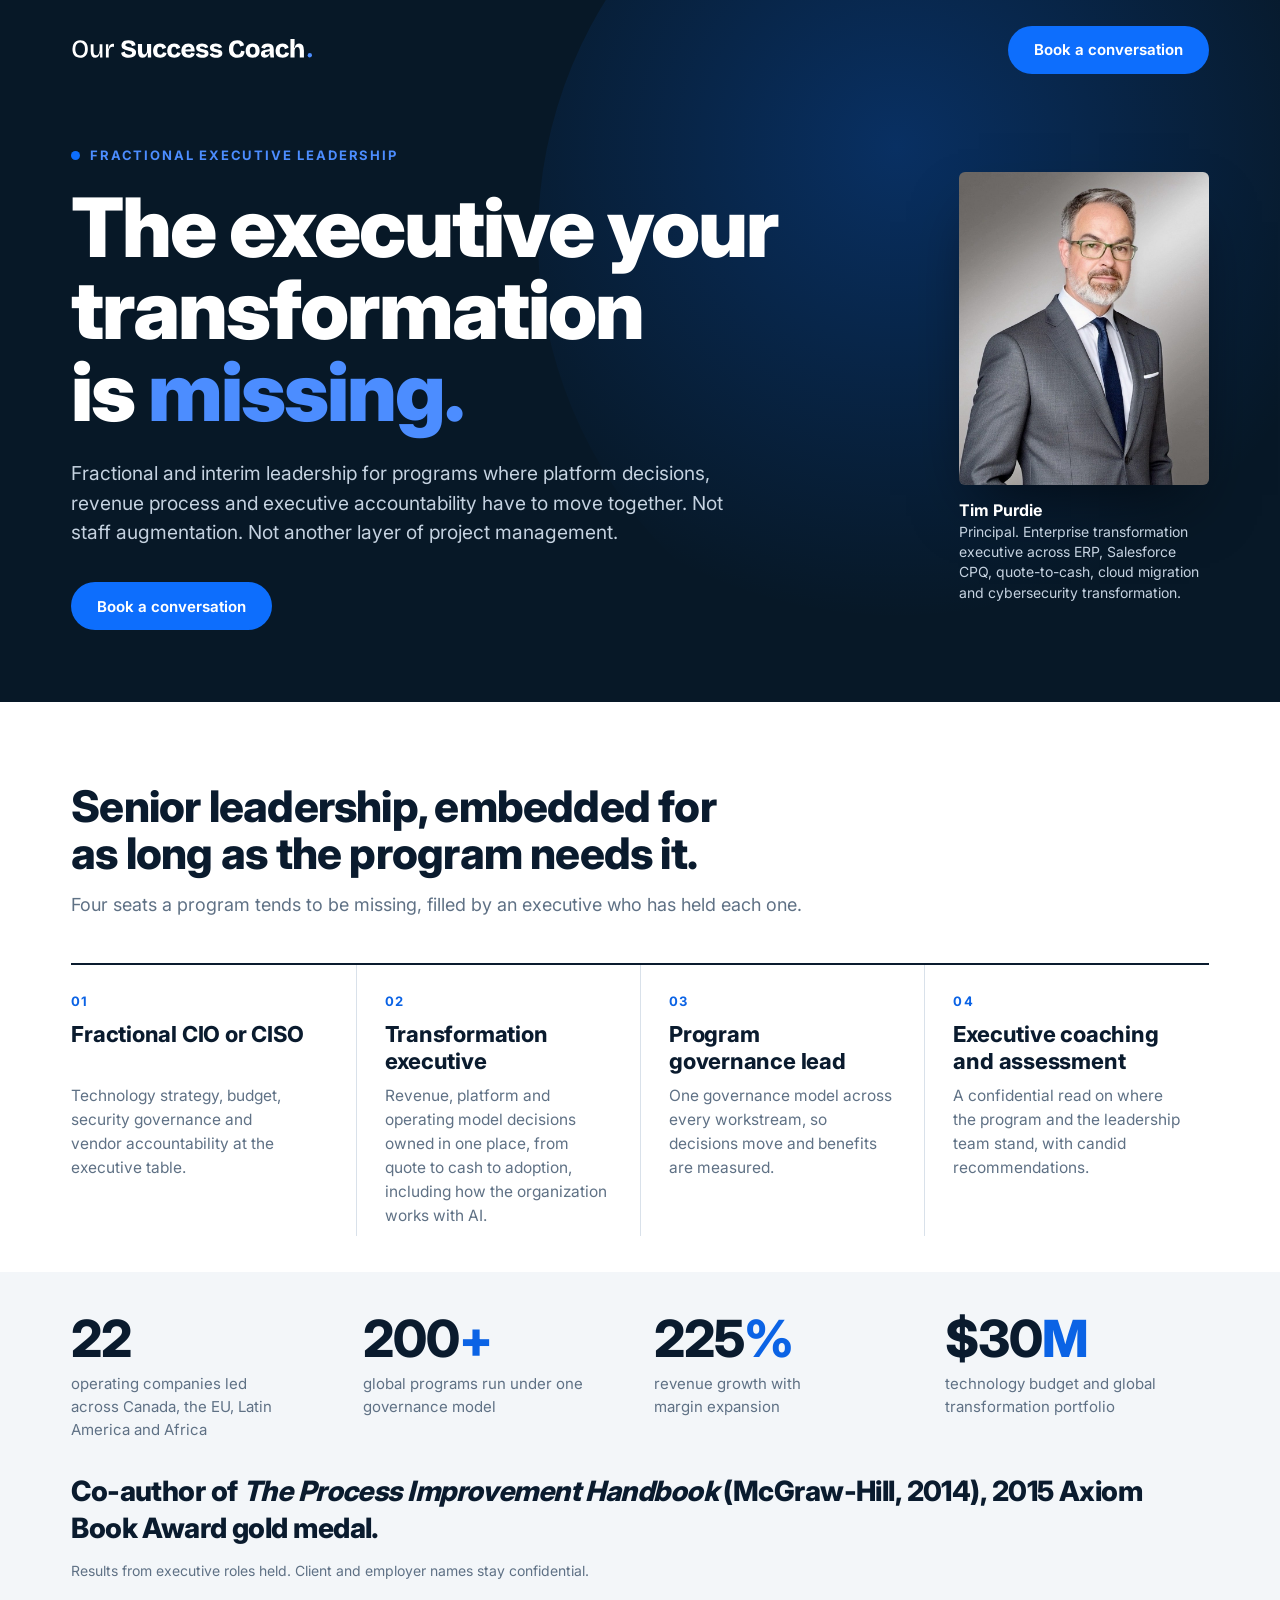
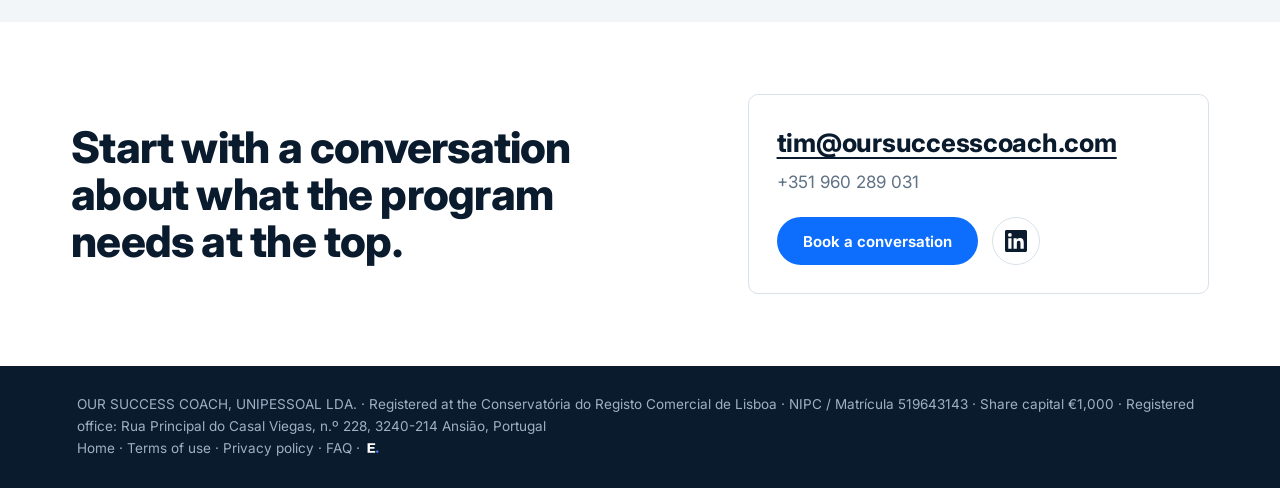
==== commit 018f03b1: "Wrap nav at narrow widths and enlarge proof stats Nav now wraps so the button no longer overflows at" ====
--- a/index.html
+++ b/index.html
@@ -28,7 +28,7 @@
 /* hero */
 .dark{background:var(--navy);color:#fff;position:relative;overflow:hidden}
 .dark::before{content:"";position:absolute;right:-12%;top:-30%;width:70vw;height:70vw;max-width:900px;max-height:900px;border-radius:50%;background:radial-gradient(circle at 40% 40%,rgba(13,110,253,.28),rgba(13,110,253,0) 62%);pointer-events:none}
-nav{display:flex;align-items:center;justify-content:space-between;padding:26px 0;position:relative}
+nav{display:flex;flex-wrap:wrap;align-items:center;justify-content:space-between;gap:14px 20px;padding:26px 0;position:relative}
 nav img{height:26px;width:auto;display:block}
 .btn{display:inline-flex;align-items:center;justify-content:center;min-height:48px;padding:0 26px;border-radius:999px;background:var(--blue);color:#fff;font-weight:650;font-size:15px;text-decoration:none;border:0;transition:transform .15s,background .15s}
 .btn:hover{background:#0B5ED7;transform:translateY(-1px)}
@@ -60,10 +60,10 @@
 /* proof */
 .proof{background:var(--pale);padding:clamp(32px,4.5vh,48px) 0}
 .stats{display:grid;grid-template-columns:repeat(4,1fr);gap:28px}
-.stat b{display:block;font-size:clamp(26px,2.4vw,30px);font-weight:800;letter-spacing:-.02em;line-height:1;color:var(--ink);white-space:nowrap}
+.stat b{display:block;font-size:clamp(32px,4vw,52px);font-weight:800;letter-spacing:-.02em;line-height:1;color:var(--ink);white-space:nowrap}
 .stat b i{font-style:normal;color:var(--blue-t)}
 .stat span{display:block;margin-top:8px;font-size:15px;color:var(--muted);max-width:15em}
-.credit{margin-top:32px;font-size:17px;font-weight:500;color:var(--ink)}
+.credit{margin-top:32px;font-size:clamp(20px,2.2vw,28px);font-weight:800;letter-spacing:-.02em;line-height:1.3;color:var(--ink)}
 .note{margin-top:14px;font-size:14px;color:var(--muted)}
 
 /* close */
@@ -71,7 +71,7 @@
 .close .grid{display:grid;grid-template-columns:minmax(0,1.3fr) minmax(0,1fr);gap:clamp(28px,6vw,96px);align-items:center}
 .close h2{font-size:clamp(28px,3.4vw,46px);line-height:1.08;font-weight:800;letter-spacing:-.018em}
 .box{border:1px solid var(--line);border-radius:10px;padding:28px}
-.box a.mail{display:block;font-size:clamp(20px,2vw,26px);font-weight:750;letter-spacing:-.01em;text-decoration:none;color:var(--ink);overflow-wrap:anywhere}
+.box a.mail{display:block;font-size:clamp(20px,2vw,26px);font-weight:750;letter-spacing:-.01em;text-decoration:underline;text-decoration-thickness:2px;text-underline-offset:.2em;color:var(--ink);overflow-wrap:anywhere}
 .box a.mail:hover{color:var(--blue-t)}
 .box .actions{display:flex;align-items:center;gap:14px;margin-top:22px}
 .box .li{display:inline-flex;align-items:center;justify-content:center;width:48px;height:48px;border-radius:50%;border:1px solid var(--line);color:var(--ink);transition:color .15s,border-color .15s}
@@ -116,7 +116,7 @@
  <div class="wrap">
   <nav aria-label="Primary">
    <a href="#top" aria-label="Our Success Coach, home"><img src="assets/our-success-coach-wordmark-white.svg" alt="Our Success Coach"></a>
-   <a class="btn" href="mailto:tim@oursuccesscoach.com?subject=Conversation">Book a conversation</a>
+   <a class="btn" href="mailto:tim@oursuccesscoach.com?subject=Conversation%20about%20fractional%20leadership">Book a conversation</a>
   </nav>
   <section class="hero" id="top">
    <div>
@@ -124,7 +124,7 @@
     <h1>The executive your transformation is <em>missing.</em></h1>
     <p class="lede">Fractional and interim leadership for programs where platform decisions, revenue process and executive accountability have to move together. Not staff augmentation. Not another layer of project management.</p>
     <div class="ctas">
-     <a class="btn" href="mailto:tim@oursuccesscoach.com?subject=Conversation">Book a conversation</a>
+     <a class="btn" href="mailto:tim@oursuccesscoach.com?subject=Conversation%20about%20fractional%20leadership">Book a conversation</a>
     </div>
    </div>
    <figure class="who">
@@ -169,7 +169,7 @@
     <a class="mail" href="mailto:tim@oursuccesscoach.com">tim@oursuccesscoach.com</a>
     <a class="tel" href="tel:+351960289031" style="margin-bottom:0">+351 960 289 031</a>
     <div class="actions">
-     <a class="btn" href="mailto:tim@oursuccesscoach.com?subject=Conversation">Book a conversation</a>
+     <a class="btn" href="mailto:tim@oursuccesscoach.com?subject=Conversation%20about%20fractional%20leadership">Book a conversation</a>
      <a class="li" href="https://www.linkedin.com/company/our-success-coach/" target="_blank" rel="noopener" aria-label="Our Success Coach on LinkedIn" title="Our Success Coach on LinkedIn"><svg viewBox="0 0 24 24" width="22" height="22" aria-hidden="true"><path fill="currentColor" d="M20.45 20.45h-3.56v-5.57c0-1.33-.03-3.04-1.85-3.04-1.86 0-2.14 1.45-2.14 2.94v5.67H9.35V9h3.41v1.56h.05c.48-.9 1.64-1.85 3.37-1.85 3.6 0 4.27 2.37 4.27 5.46v6.28zM5.34 7.43a2.06 2.06 0 1 1 0-4.12 2.06 2.06 0 0 1 0 4.12zM7.12 20.45H3.56V9h3.56v11.45zM22.22 0H1.77C.79 0 0 .77 0 1.73v20.54C0 23.23.79 24 1.77 24h20.45c.98 0 1.78-.77 1.78-1.73V1.73C24 .77 23.2 0 22.22 0z"/></svg></a>
     </div>
    </div>
